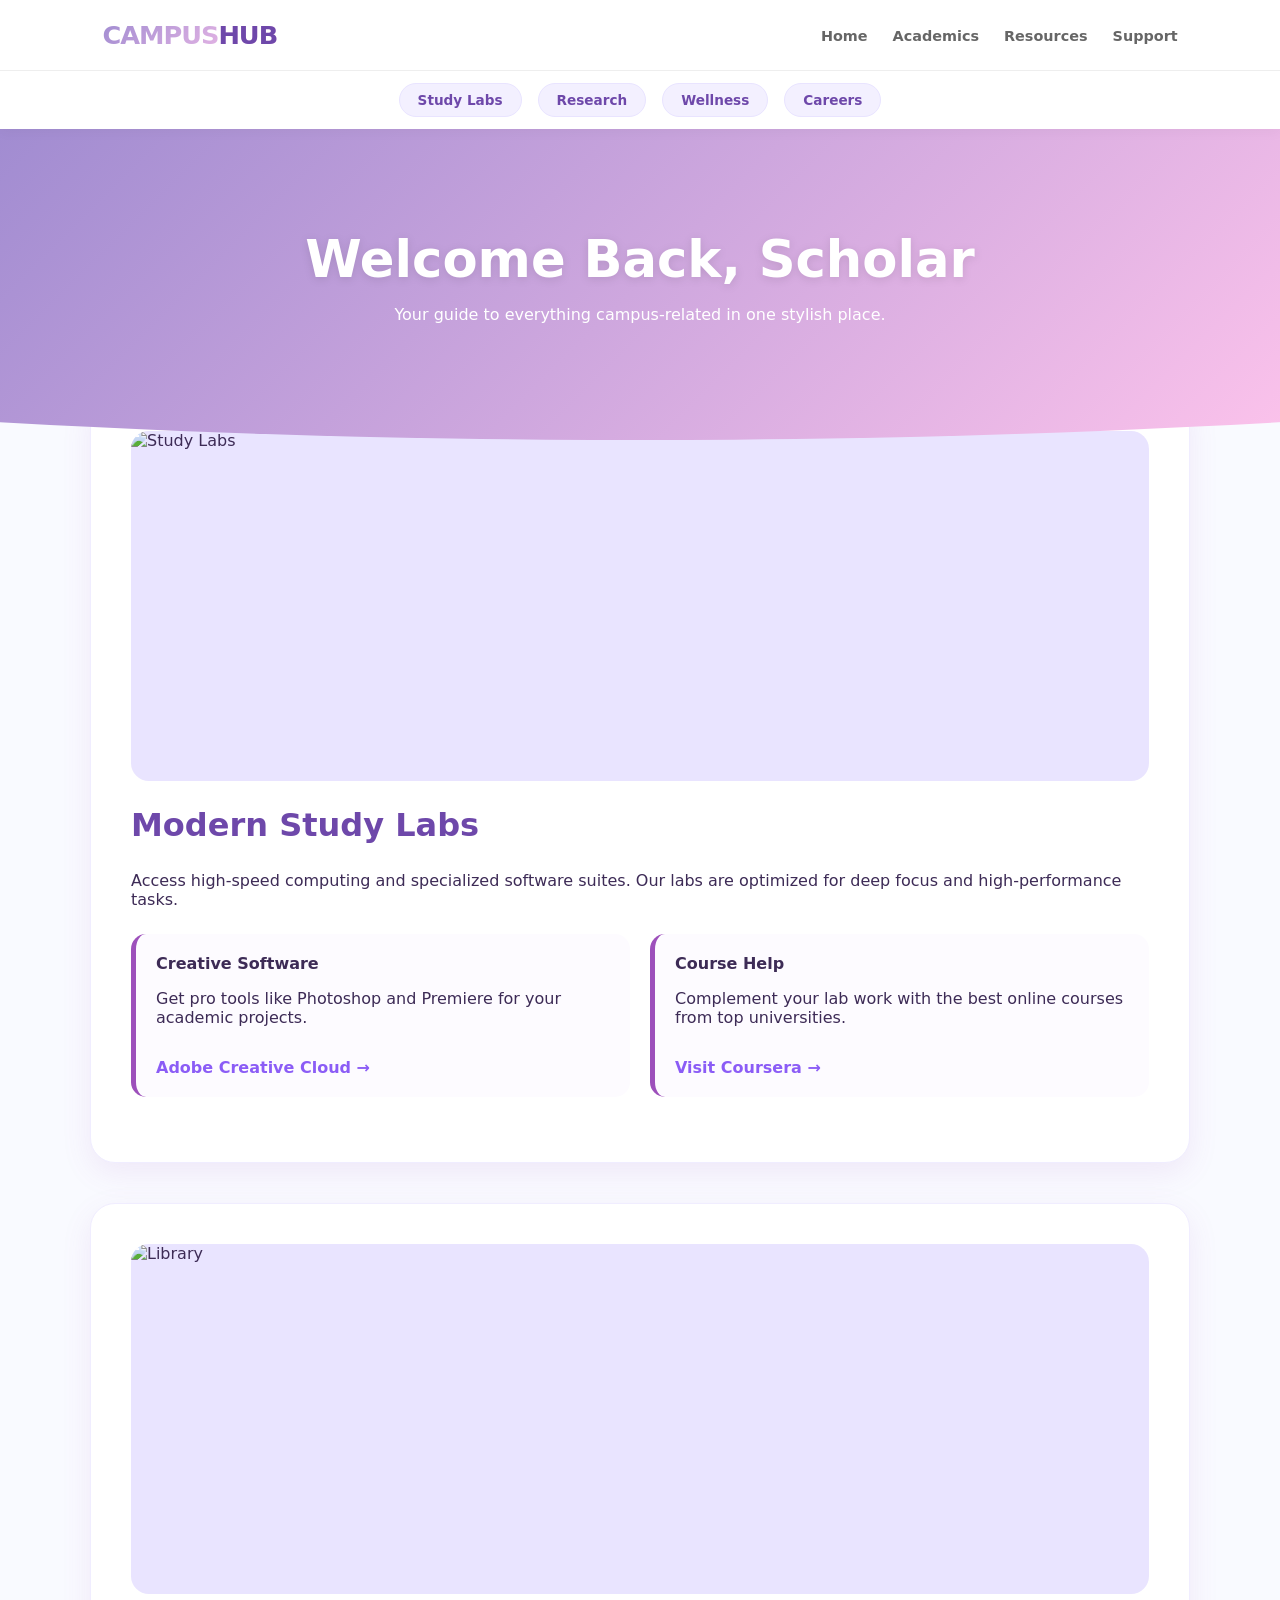
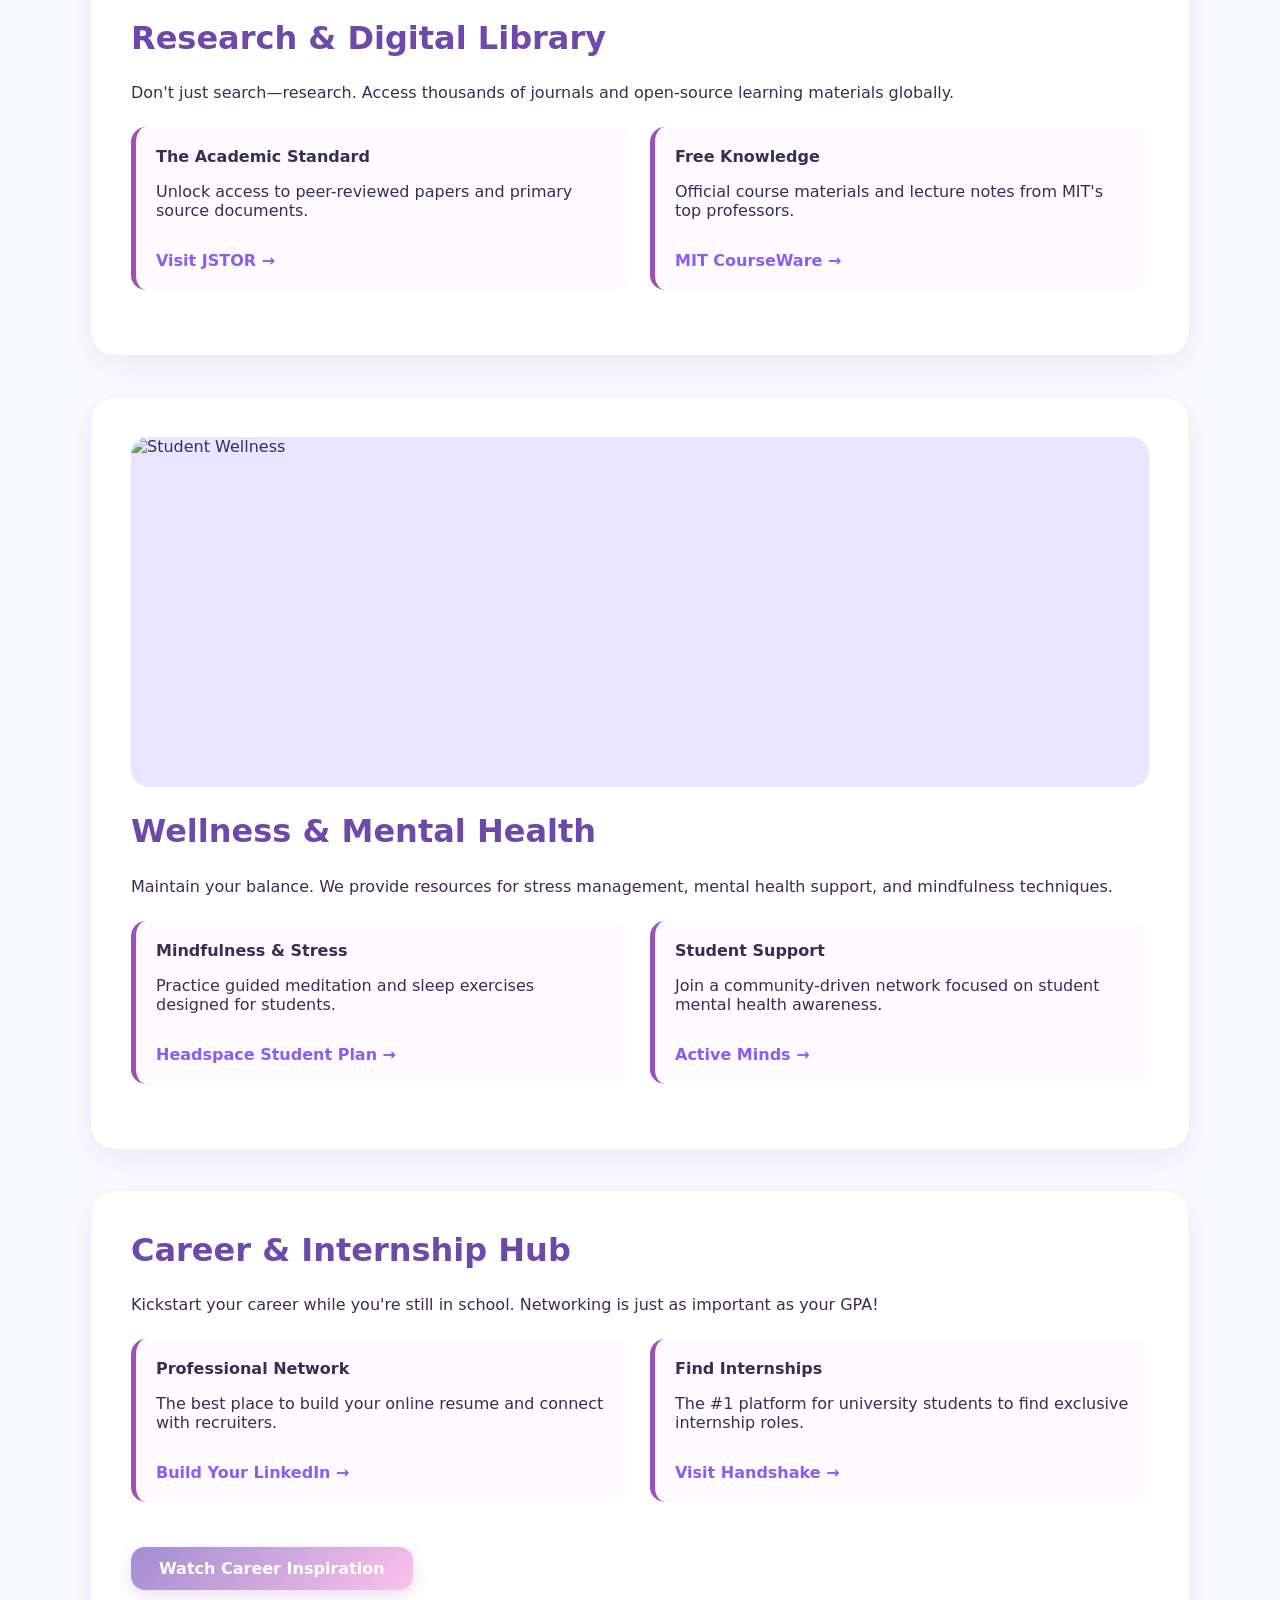
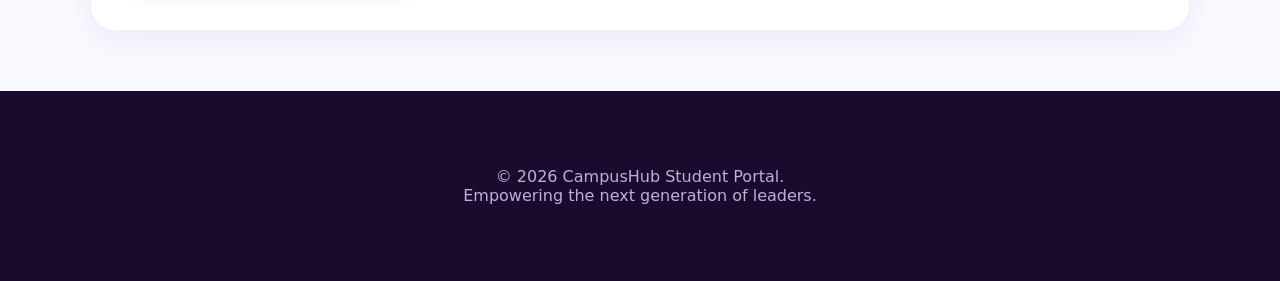
==== index.html @ 9a3d1724 "Add files via upload" ====
<!DOCTYPE html>
<html lang="en">
<head>
    <meta charset="UTF-8">
    <meta name="viewport" content="width=device-width, initial-scale=1.0">
    <title>CampusHub | Student Home</title>
    <style>
        /* --- DESIGN TOKENS --- */
        :root {
            --primary-grad: linear-gradient(135deg, #a18cd1 0%, #fbc2eb 100%);
            --deep-purple: #6e48aa;
            --soft-lilac: #9d50bb;
            --white: #ffffff;
            --off-white: #f9faff;
            --text-main: #3d2b56;
            --link-color: #8b5cf6;
            --shadow: 0 10px 30px rgba(157, 80, 187, 0.1);
        }

        /* --- GLOBAL SETTINGS --- */
        html { scroll-behavior: smooth; }
        body {
            font-family: 'Inter', -apple-system, system-ui, sans-serif;
            margin: 0;
            background-color: var(--off-white);
            color: var(--text-main);
        }

        /* --- NAVIGATION --- */
        nav {
            background: rgba(255, 255, 255, 0.95);
            backdrop-filter: blur(12px);
            height: 70px;
            display: flex;
            justify-content: space-between;
            align-items: center;
            padding: 0 8%;
            position: sticky;
            top: 0;
            z-index: 2000;
            border-bottom: 1px solid #eee;
        }

        /* CSS styled text logo to mimic an exported design */
        .logo-link {
            font-size: 1.6rem; 
            font-weight: 800; 
            background: var(--primary-grad); 
            -webkit-background-clip: text; 
            -webkit-text-fill-color: transparent;
            letter-spacing: -1px;
            text-decoration: none;
            transition: transform 0.3s ease;
        }

        .logo-link:hover {
            transform: scale(1.03);
        }

        .logo-accent {
            color: var(--deep-purple); 
            -webkit-text-fill-color: var(--deep-purple);
        }

        .nav-links { list-style: none; display: flex; gap: 25px; margin: 0; }
        .nav-links a { text-decoration: none; color: #666; font-weight: 600; font-size: 0.9rem; transition: 0.3s; }
        .nav-links a:hover { color: var(--soft-lilac); }

        /* --- TAB BAR --- */
        .tab-bar {
            background: #fff;
            display: flex;
            justify-content: center;
            padding: 12px 0;
            position: sticky;
            top: 70px;
            z-index: 1000;
            box-shadow: 0 4px 12px rgba(0,0,0,0.03);
            overflow-x: auto;
        }

        .tab-item {
            padding: 8px 18px; margin: 0 8px;
            background: #f3f0ff; color: var(--deep-purple);
            text-decoration: none; border-radius: 50px;
            font-size: 0.85rem; font-weight: 600;
            transition: 0.3s; border: 1px solid #e9e4ff;
            white-space: nowrap;
        }
        .tab-item:hover { background: var(--primary-grad); color: white; transform: translateY(-2px); }

        /* --- HERO --- */
        header {
            background: var(--primary-grad);
            color: white;
            padding: 100px 20px;
            text-align: center;
            clip-path: ellipse(150% 100% at 50% 0%);
        }

        header h1 { font-size: 3.2rem; margin: 0; filter: drop-shadow(0 2px 4px rgba(0,0,0,0.1)); }

        /* --- CONTENT --- */
        .container { max-width: 1100px; margin: -50px auto 60px; padding: 0 20px; }

        section {
            background: var(--white);
            border-radius: 25px;
            padding: 40px;
            margin-bottom: 40px;
            box-shadow: var(--shadow);
            scroll-margin-top: 150px;
            border: 1px solid #f0edff;
        }

        h2 { color: var(--deep-purple); font-size: 2rem; margin-top: 0; }

        .image-box {
            width: 100%; height: 350px;
            border-radius: 18px; margin-bottom: 25px;
            overflow: hidden;
            background-color: #e9e4ff;
        }
        .image-box img { width: 100%; height: 100%; object-fit: cover; }

        /* --- BUTTONS & LINKS --- */
        .more-info-link {
            display: inline-block;
            margin-top: 15px;
            color: var(--link-color);
            text-decoration: none;
            font-weight: 700;
            transition: 0.3s;
        }
        .more-info-link:hover { text-decoration: underline; transform: translateX(5px); }

        .btn-action {
            display: inline-block;
            padding: 12px 28px;
            background: var(--primary-grad);
            color: white;
            text-decoration: none;
            border-radius: 14px;
            font-weight: 700;
            margin-top: 20px;
            box-shadow: 0 4px 15px rgba(157, 80, 187, 0.2);
            transition: 0.3s;
        }
        .btn-action:hover { opacity: 0.9; transform: scale(1.02); }

        .info-grid {
            display: grid;
            grid-template-columns: repeat(auto-fit, minmax(280px, 1fr));
            gap: 20px; margin: 25px 0;
        }

        .info-card {
            background: #fdfbff;
            padding: 20px;
            border-radius: 15px;
            border-left: 5px solid var(--soft-lilac);
            transition: 0.3s;
        }
        .info-card:hover { background: #f5f0ff; }

        footer { background: #1a0b2e; color: #bfaedb; text-align: center; padding: 60px 20px; }

        @media (max-width: 768px) {
            header h1 { font-size: 2.2rem; }
            .nav-links { display: none; }
            .image-box { height: 220px; }
        }
    </style>
</head>
<body>

    <nav>
        <a href="index.html" class="logo-link">
            CAMPUS<span class="logo-accent">HUB</span>
        </a>
        <ul class="nav-links">
            <li><a href="index.html">Home</a></li>
            <li><a href="features.html">Academics</a></li>
            <li><a href="resources.html">Resources</a></li>
            <li><a href="contact.html">Support</a></li>
        </ul>
    </nav>

    <div class="tab-bar">
        <a href="#study-labs" class="tab-item">Study Labs</a>
        <a href="#library" class="tab-item">Research</a>
        <a href="#wellness" class="tab-item">Wellness</a>
        <a href="#career" class="tab-item">Careers</a>
    </div>

    <header>
        <h1>Welcome Back, Scholar</h1>
        <p>Your guide to everything campus-related in one stylish place.</p>
    </header>

    <div class="container">

        <section id="study-labs">
            <div class="image-box">
                <img src="https://images.unsplash.com/photo-1497366216548-37526070297c?auto=format&fit=crop&q=80&w=1200" alt="Study Labs">
            </div>
            <h2>Modern Study Labs</h2>
            <p>Access high-speed computing and specialized software suites. Our labs are optimized for deep focus and high-performance tasks.</p>
            
            <div class="info-grid">
                <div class="info-card">
                    <strong>Creative Software</strong>
                    <p>Get pro tools like Photoshop and Premiere for your academic projects.</p>
                    <a href="https://www.adobe.com/creativecloud.html" target="_blank" class="more-info-link">Adobe Creative Cloud →</a>
                </div>
                <div class="info-card">
                    <strong>Course Help</strong>
                    <p>Complement your lab work with the best online courses from top universities.</p>
                    <a href="https://www.coursera.org" target="_blank" class="more-info-link">Visit Coursera →</a>
                </div>
            </div>
        </section>

        <section id="library">
            <div class="image-box">
                <img src="https://images.unsplash.com/photo-1507842217343-583bb7270b66?auto=format&fit=crop&q=80&w=1200" alt="Library">
            </div>
            <h2>Research & Digital Library</h2>
            <p>Don't just search—research. Access thousands of journals and open-source learning materials globally.</p>
            
            <div class="info-grid">
                <div class="info-card">
                    <strong>The Academic Standard</strong>
                    <p>Unlock access to peer-reviewed papers and primary source documents.</p>
                    <a href="https://www.jstor.org" target="_blank" class="more-info-link">Visit JSTOR →</a>
                </div>
                <div class="info-card">
                    <strong>Free Knowledge</strong>
                    <p>Official course materials and lecture notes from MIT's top professors.</p>
                    <a href="https://ocw.mit.edu" target="_blank" class="more-info-link">MIT CourseWare →</a>
                </div>
            </div>
        </section>

        <section id="wellness">
            <div class="image-box">
                <img src="https://images.unsplash.com/photo-1544367567-0f2fcb009e0b?auto=format&fit=crop&q=80&w=1200" alt="Student Wellness">
            </div>
            <h2>Wellness & Mental Health</h2>
            <p>Maintain your balance. We provide resources for stress management, mental health support, and mindfulness techniques.</p>
            
            <div class="info-grid">
                <div class="info-card">
                    <strong>Mindfulness & Stress</strong>
                    <p>Practice guided meditation and sleep exercises designed for students.</p>
                    <a href="https://www.headspace.com/studentplan" target="_blank" class="more-info-link">Headspace Student Plan →</a>
                </div>
                <div class="info-card">
                    <strong>Student Support</strong>
                    <p>Join a community-driven network focused on student mental health awareness.</p>
                    <a href="https://www.activeminds.org" target="_blank" class="more-info-link">Active Minds →</a>
                </div>
            </div>
        </section>

        <section id="career">
            <h2>Career & Internship Hub</h2>
            <p>Kickstart your career while you're still in school. Networking is just as important as your GPA!</p>
            
            <div class="info-grid">
                <div class="info-card">
                    <strong>Professional Network</strong>
                    <p>The best place to build your online resume and connect with recruiters.</p>
                    <a href="https://www.linkedin.com" target="_blank" class="more-info-link">Build Your LinkedIn →</a>
                </div>
                <div class="info-card">
                    <strong>Find Internships</strong>
                    <p>The #1 platform for university students to find exclusive internship roles.</p>
                    <a href="https://www.joinhandshake.com" target="_blank" class="more-info-link">Visit Handshake →</a>
                </div>
            </div>
            <a href="https://www.ted.com/talks" target="_blank" class="btn-action">Watch Career Inspiration</a>
        </section>

    </div>

    <footer>
        <p>&copy; 2026 CampusHub Student Portal. <br> 
        Empowering the next generation of leaders.</p>
    </footer>

</body>
</html>
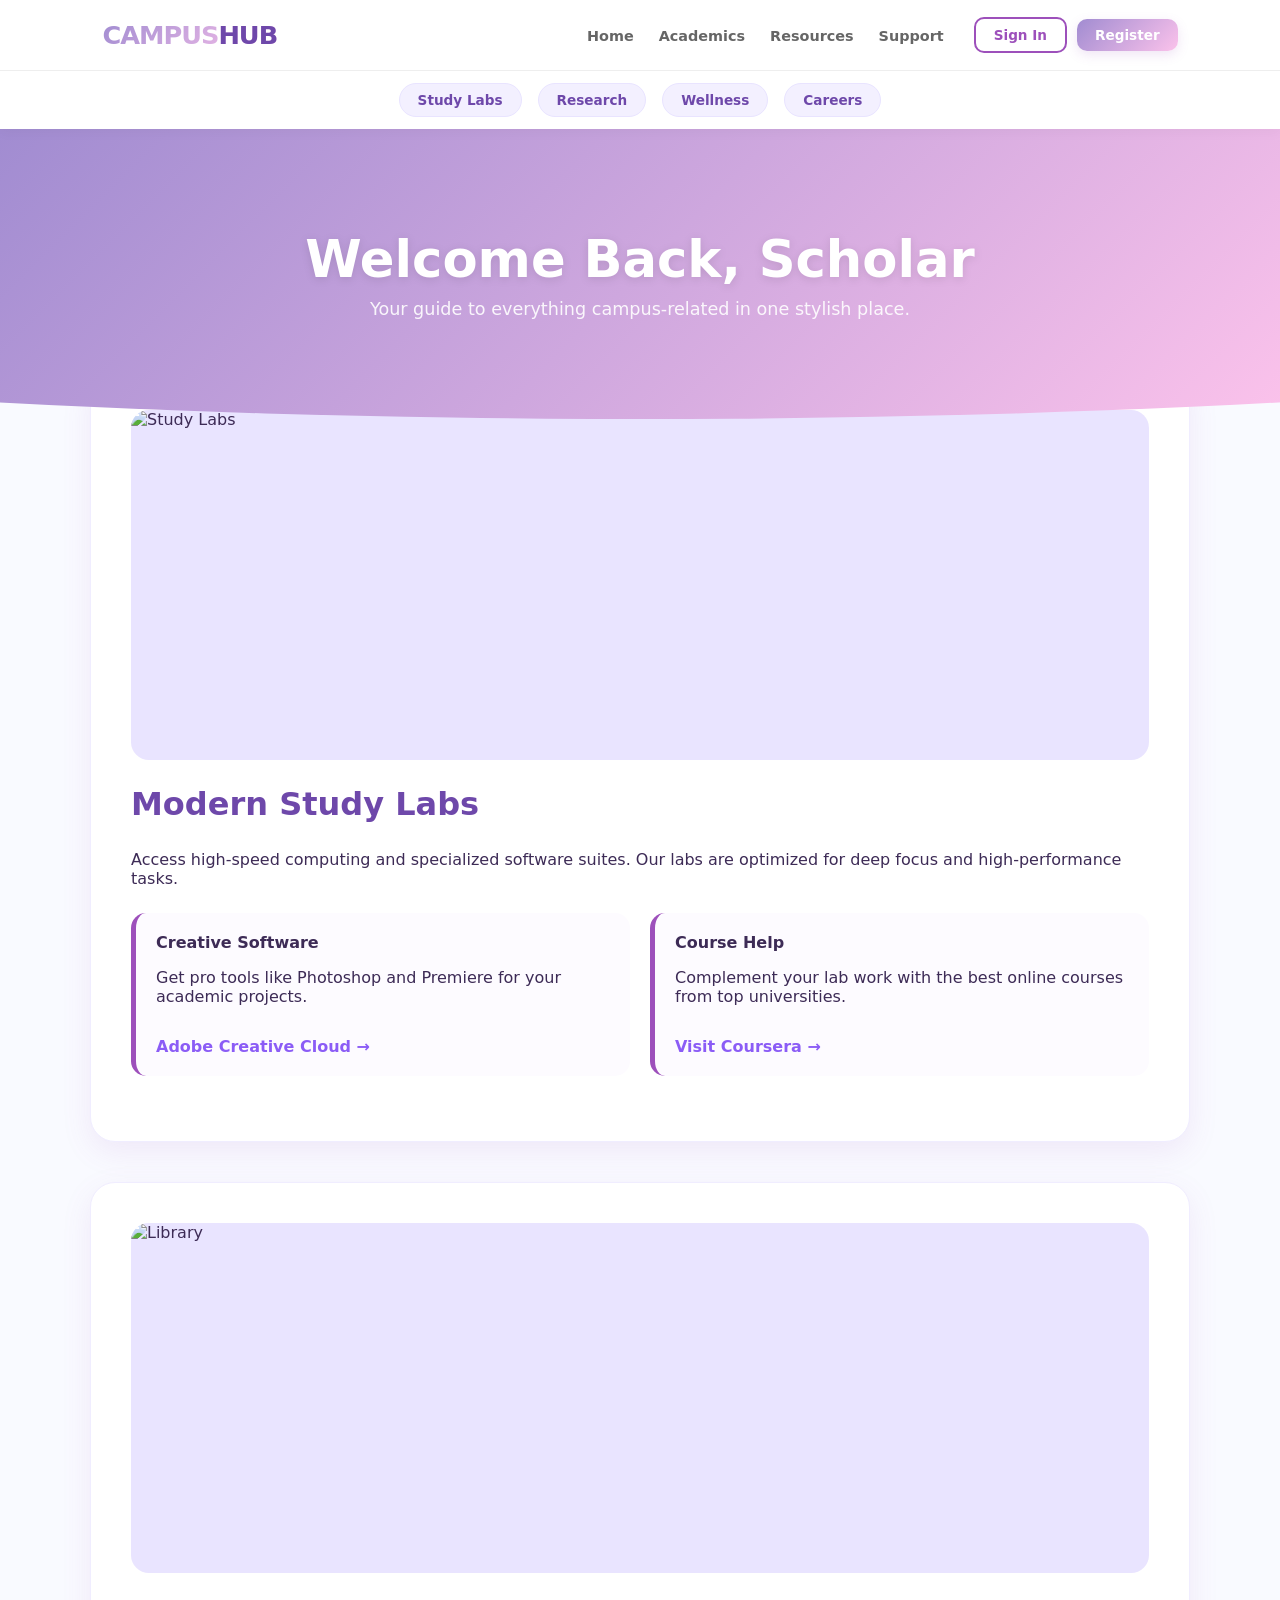
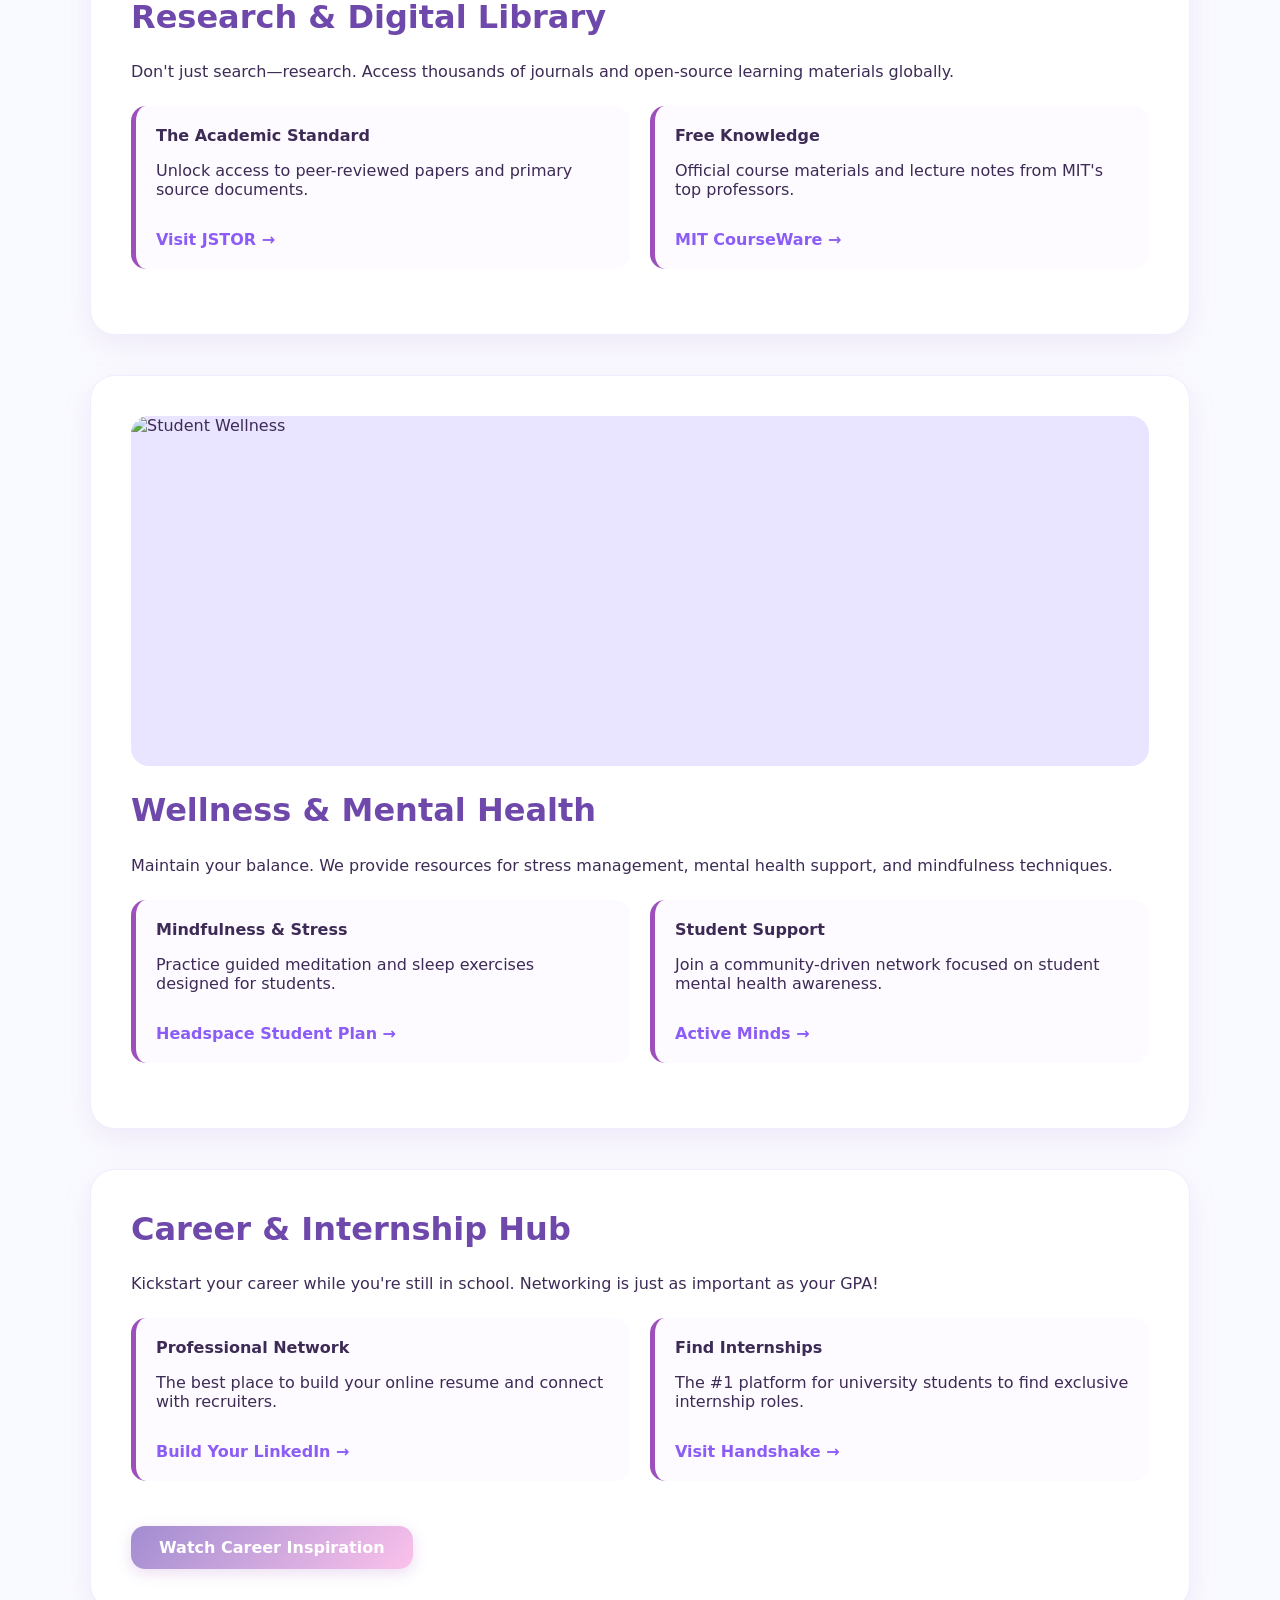
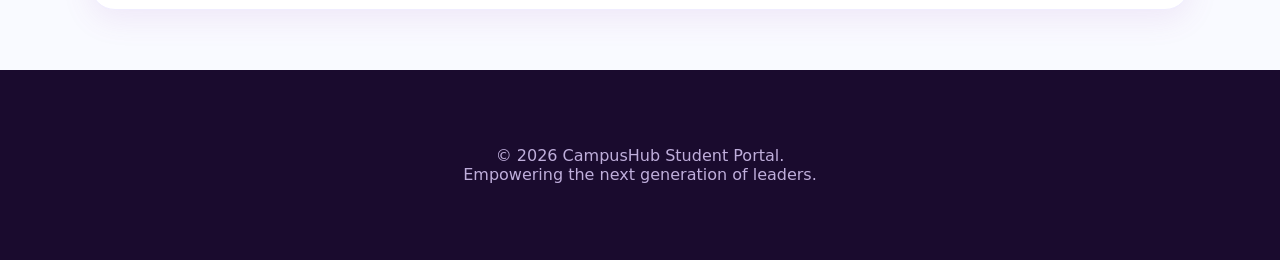
==== commit e5686f66: "Update index.html" ====
--- a/index.html
+++ b/index.html
@@ -41,7 +41,6 @@
             border-bottom: 1px solid #eee;
         }
 
-        /* CSS styled text logo to mimic an exported design */
         .logo-link {
             font-size: 1.6rem; 
             font-weight: 800; 
@@ -53,18 +52,42 @@
             transition: transform 0.3s ease;
         }
 
-        .logo-link:hover {
-            transform: scale(1.03);
-        }
-
-        .logo-accent {
-            color: var(--deep-purple); 
-            -webkit-text-fill-color: var(--deep-purple);
-        }
-
-        .nav-links { list-style: none; display: flex; gap: 25px; margin: 0; }
+        .logo-link:hover { transform: scale(1.03); }
+        .logo-accent { color: var(--deep-purple); -webkit-text-fill-color: var(--deep-purple); }
+
+        .nav-right { display: flex; align-items: center; gap: 30px; }
+        .nav-links { list-style: none; display: flex; gap: 25px; margin: 0; padding: 0; }
         .nav-links a { text-decoration: none; color: #666; font-weight: 600; font-size: 0.9rem; transition: 0.3s; }
         .nav-links a:hover { color: var(--soft-lilac); }
+
+        /* Navigation Action Buttons Group */
+        .nav-auth-group {
+            display: flex;
+            gap: 10px;
+            align-items: center;
+        }
+
+        .nav-btn {
+            text-decoration: none;
+            padding: 8px 18px;
+            border-radius: 10px;
+            font-weight: 700;
+            font-size: 0.85rem;
+            transition: 0.3s;
+        }
+
+        .btn-signin {
+            border: 2px solid var(--soft-lilac);
+            color: var(--soft-lilac);
+        }
+        .btn-signin:hover { background: var(--soft-lilac); color: white; }
+
+        .btn-signup {
+            background: var(--primary-grad);
+            color: white;
+            box-shadow: 0 4px 12px rgba(157, 80, 187, 0.15);
+        }
+        .btn-signup:hover { opacity: 0.9; transform: translateY(-1px); }
 
         /* --- TAB BAR --- */
         .tab-bar {
@@ -99,6 +122,7 @@
         }
 
         header h1 { font-size: 3.2rem; margin: 0; filter: drop-shadow(0 2px 4px rgba(0,0,0,0.1)); }
+        header p { font-size: 1.1rem; margin: 10px 0 0; opacity: 0.9; }
 
         /* --- CONTENT --- */
         .container { max-width: 1100px; margin: -50px auto 60px; padding: 0 20px; }
@@ -165,9 +189,12 @@
 
         footer { background: #1a0b2e; color: #bfaedb; text-align: center; padding: 60px 20px; }
 
+        @media (max-width: 992px) {
+            .nav-links { display: none; }
+        }
+
         @media (max-width: 768px) {
             header h1 { font-size: 2.2rem; }
-            .nav-links { display: none; }
             .image-box { height: 220px; }
         }
     </style>
@@ -178,12 +205,18 @@
         <a href="index.html" class="logo-link">
             CAMPUS<span class="logo-accent">HUB</span>
         </a>
-        <ul class="nav-links">
-            <li><a href="index.html">Home</a></li>
-            <li><a href="features.html">Academics</a></li>
-            <li><a href="resources.html">Resources</a></li>
-            <li><a href="contact.html">Support</a></li>
-        </ul>
+        <div class="nav-right">
+            <ul class="nav-links">
+                <li><a href="index.html">Home</a></li>
+                <li><a href="features.html">Academics</a></li>
+                <li><a href="resources.html">Resources</a></li>
+                <li><a href="contact.html">Support</a></li>
+            </ul>
+            <div class="nav-auth-group">
+                <a href="login.html" class="nav-btn btn-signin">Sign In</a>
+                <a href="register.html" class="nav-btn btn-signup">Register</a>
+            </div>
+        </div>
     </nav>
 
     <div class="tab-bar">
@@ -290,4 +323,4 @@
     </footer>
 
 </body>
-</html>+</html>
